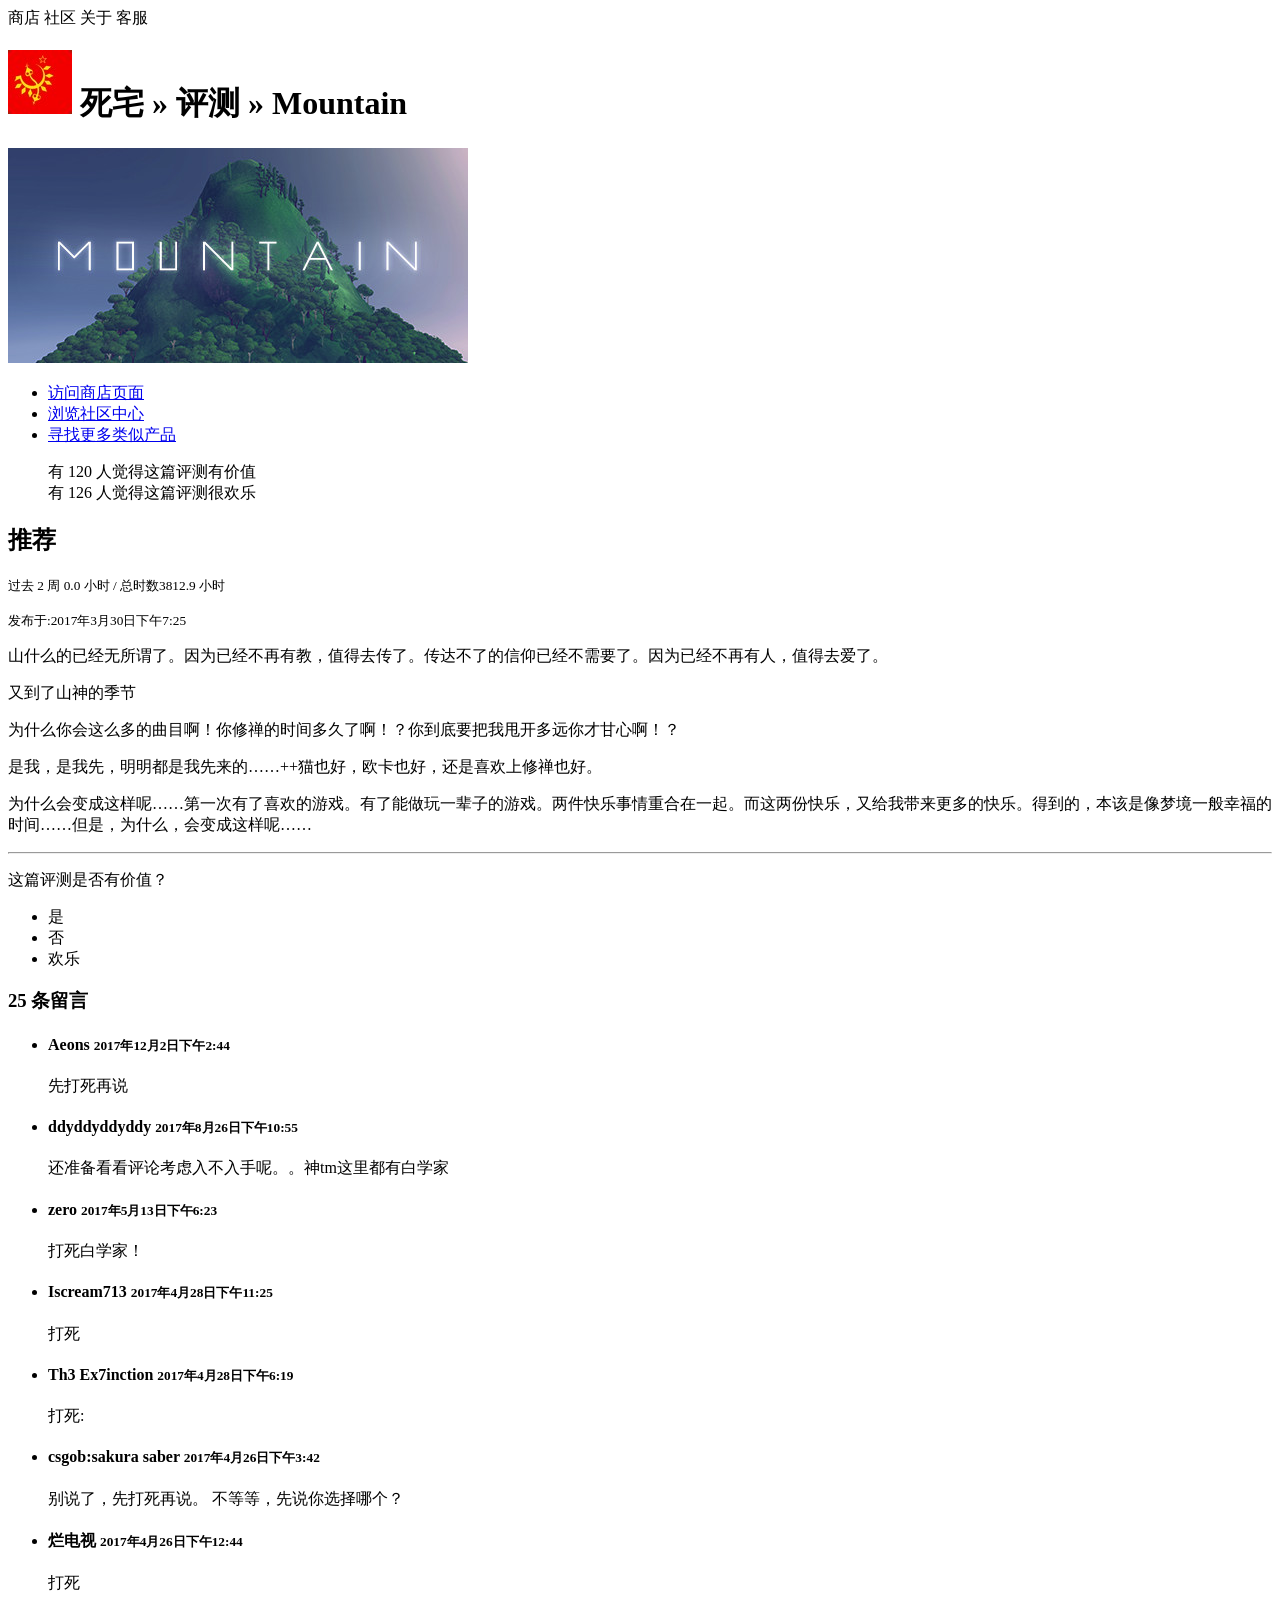
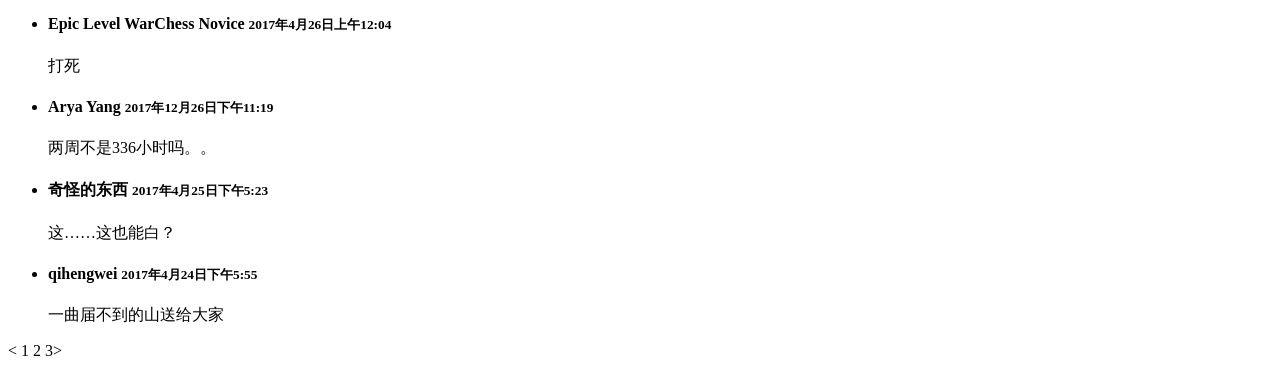
==== index.html @ 35ffd5e4 "Add files via upload" ====
<!DOCTYPE html>
<html lang="en">
<head>
    <meta charset="UTF-8">
    <title>Steam 社区 :: No.3017 ∈ USSR :: 评测 Mountain</title>
</head>
<body>
<header>
  <nav>商店 社区 关于 客服</nav>
</header>
<h1><img src="images/user_icon.jpg"> 死宅 » 评测 » Mountain</h1>
<aside>
  <img src="images/header.jpg">
  <ul>
    <li><a href="https://store.steampowered.com/app/313340?snr=2_100300_300__100301">访问商店页面</a></li>
    <li><a href="https://steamcommunity.com/app/313340">浏览社区中心</a></li>
    <li><a href="https://store.steampowered.com/recommended/morelike/app/313340?snr=2_100300_300__100301">寻找更多类似产品</a></li>
  </ul>
</aside>
<section>
  <blockquote>
    有 120 人觉得这篇评测有价值
    <br>
    有 126 人觉得这篇评测很欢乐
  </blockquote>
  <h2>推荐</h2>
  <p>
    <small>过去 2 周 0.0 小时 / 总时数3812.9 小时</small>
  </p>
  <p>
    <small>发布于:2017年3月30日下午7:25</small>
  </p>
  <p>
    山什么的已经无所谓了。因为已经不再有教，值得去传了。传达不了的信仰已经不需要了。因为已经不再有人，值得去爱了。
  </p>
  <p>
    又到了山神的季节
  </p>
  <p>
    为什么你会这么多的曲目啊！你修禅的时间多久了啊！？你到底要把我甩开多远你才甘心啊！？
  </p>
  <p>
    是我，是我先，明明都是我先来的……++猫也好，欧卡也好，还是喜欢上修禅也好。
  </p>
  <p>
    为什么会变成这样呢……第一次有了喜欢的游戏。有了能做玩一辈子的游戏。两件快乐事情重合在一起。而这两份快乐，又给我带来更多的快乐。得到的，本该是像梦境一般幸福的时间……但是，为什么，会变成这样呢……
  </p>
</section>
<hr/>
<section>
  <p>这篇评测是否有价值？
  <ul>
    <li>是</li>
    <li>否</li>
    <li>欢乐</li>
  </ul>
  </p>
  <h3>25 条留言</h3>
  <ul>
    <li>
      <h4>Aeons <small>2017年12月2日下午2:44</small></h4>
      先打死再说
    </li>
    <li>
      <h4>ddyddyddyddy <small>2017年8月26日下午10:55</small></h4>
      还准备看看评论考虑入不入手呢。。神tm这里都有白学家
    </li>
    <li>
      <h4>zero <small>2017年5月13日下午6:23</small></h4>
      打死白学家！
    </li>
    <li>
      <h4>
        Iscream713 <small>2017年4月28日下午11:25</small></h4>
      打死
    </li>
    <li>
      <h4>
        Th3 Ex7inction <small>2017年4月28日下午6:19</small></h4>
      打死:
    </li>
    <li>
      <h4>csgob:sakura saber <small>2017年4月26日下午3:42</small></h4>
      别说了，先打死再说。
      不等等，先说你选择哪个？
    </li>
    <li>
      <h4>
        烂电视 <small>2017年4月26日下午12:44</small></h4>
    打死
    </li>
    <li>
      <h4>
        Epic Level WarChess Novice <small>2017年4月26日上午12:04</small></h4>
      打死
    </li>
    <li>
      <h4>Arya Yang <small>2017年12月26日下午11:19</small></h4>
      两周不是336小时吗。。
    </li>
    <li>
      <h4>奇怪的东西 <small>2017年4月25日下午5:23</small></h4>

      这……这也能白？
    </li>
    <li>
      <h4>
        qihengwei  <small>2017年4月24日下午5:55</small></h4>
      一曲届不到的山送给大家
    </li>
  </ul>
  < 1 2 3>
</section>
</body>
</html>
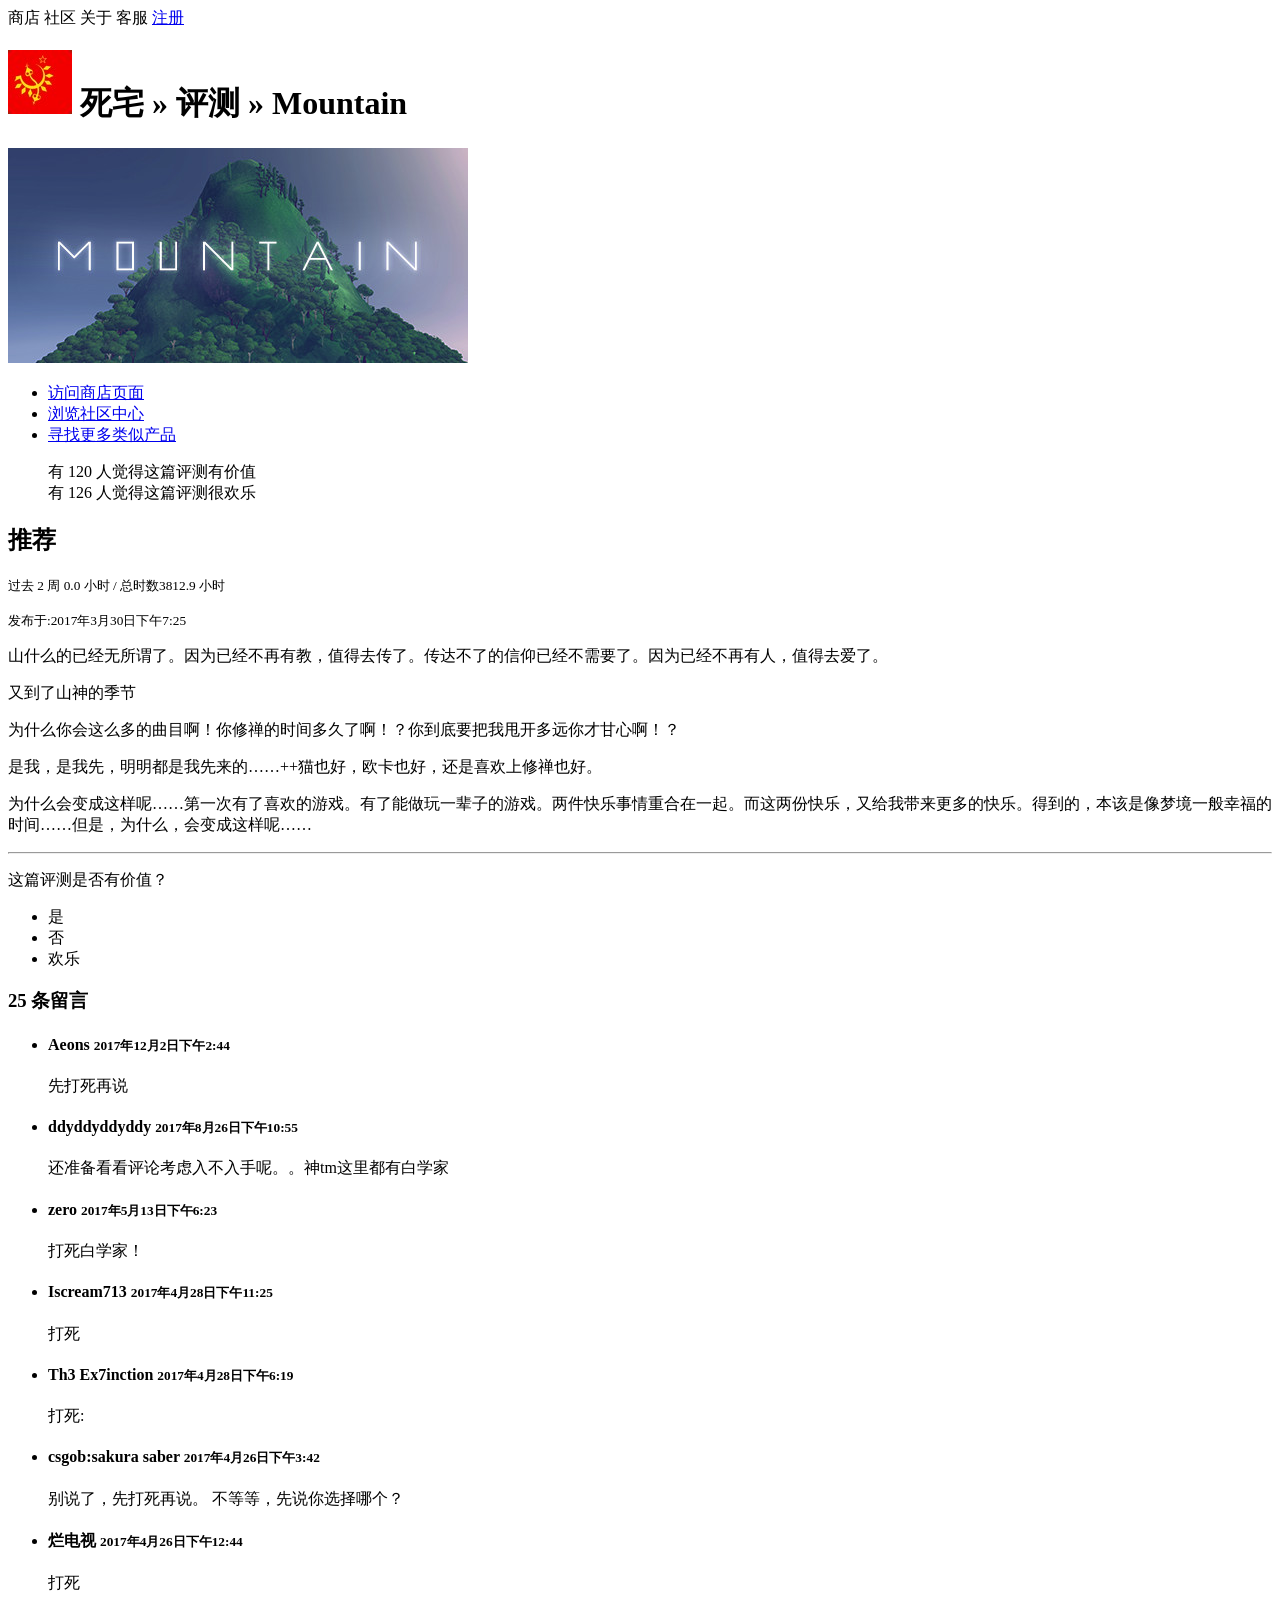
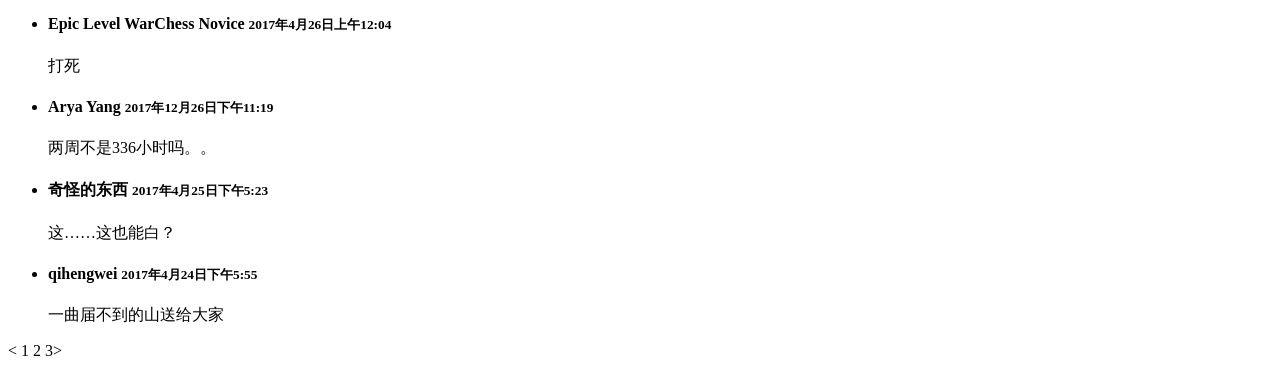
==== commit 4a50ccdd: "Add files via upload" ====
--- a/index.html
+++ b/index.html
@@ -6,11 +6,11 @@
 </head>
 <body>
 <header>
-  <nav>商店 社区 关于 客服</nav>
+  <nav>商店 社区 关于 客服 <a href="register.html">注册</a></nav>
 </header>
-<h1><img src="images/user_icon.jpg"> 死宅 » 评测 » Mountain</h1>
+<h1><img src="images/user_icon.jpg"；> 死宅 » 评测 » Mountain</h1>
 <aside>
-  <img src="images/header.jpg">
+  <img src="images/header.jpg";>
   <ul>
     <li><a href="https://store.steampowered.com/app/313340?snr=2_100300_300__100301">访问商店页面</a></li>
     <li><a href="https://steamcommunity.com/app/313340">浏览社区中心</a></li>
@@ -54,7 +54,7 @@
     <li>否</li>
     <li>欢乐</li>
   </ul>
-  </p>
+
   <h3>25 条留言</h3>
   <ul>
     <li>
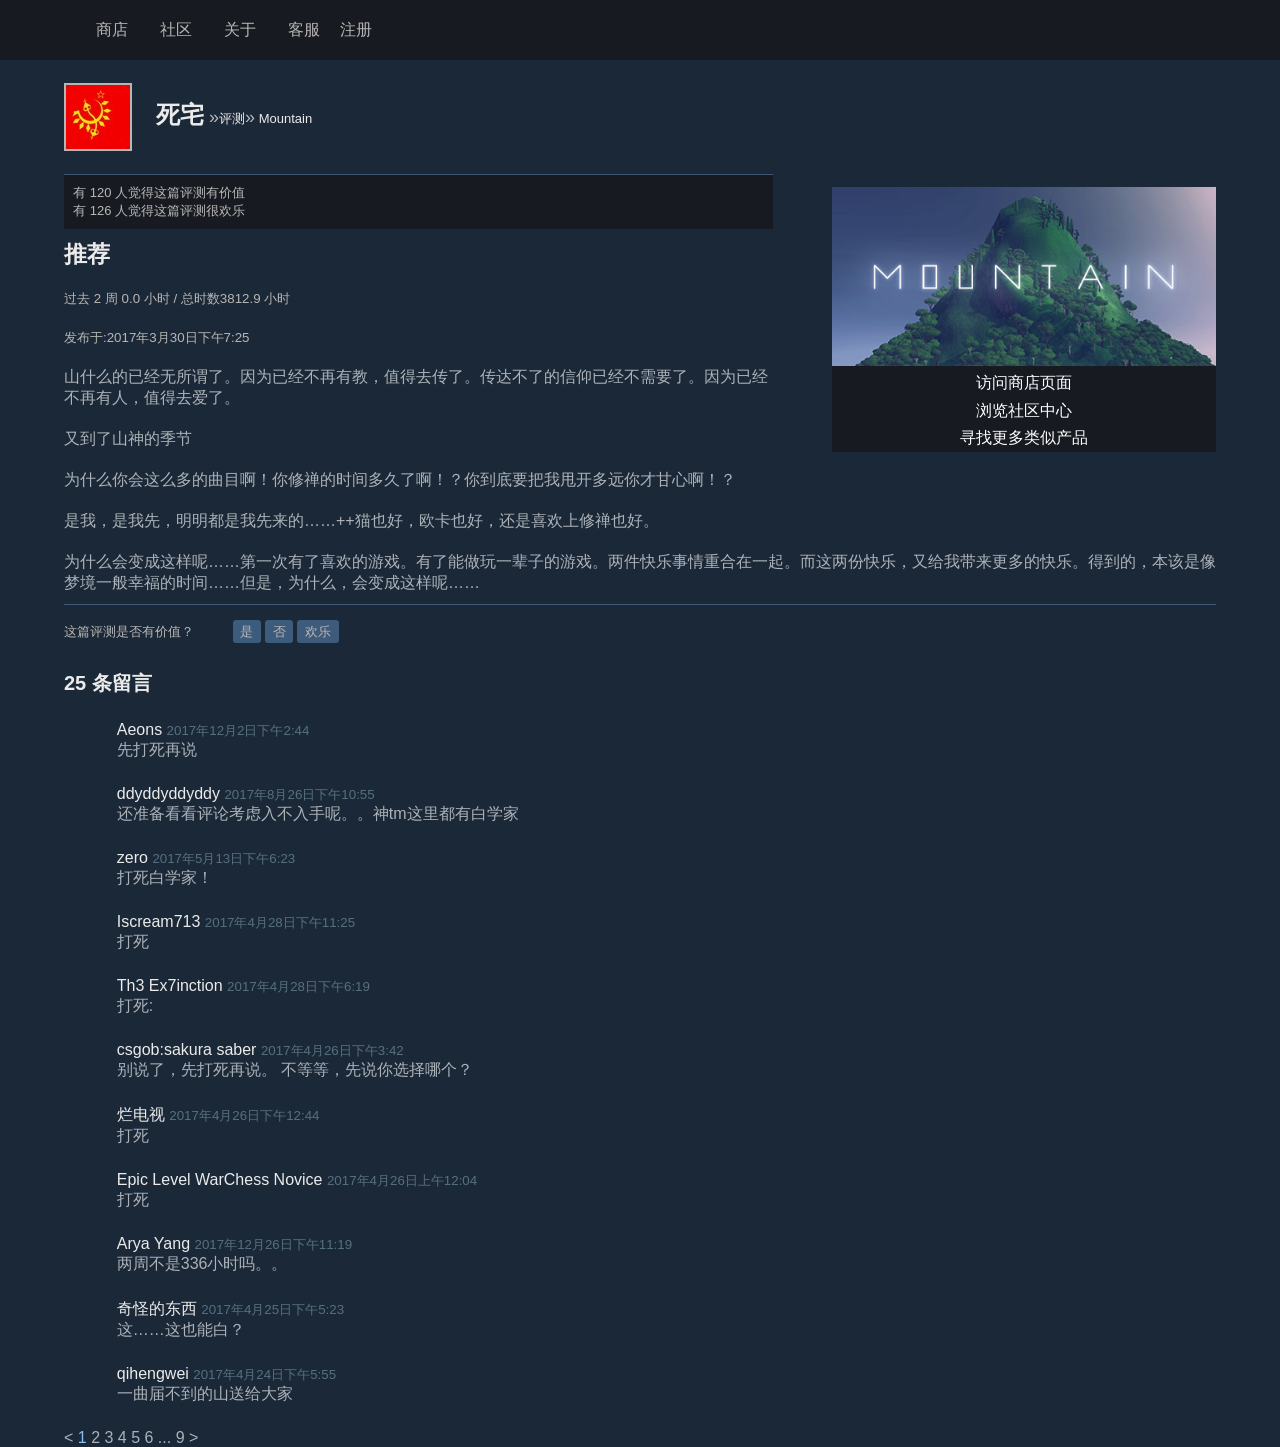
==== commit 1797fbc1: "Add files via upload" ====
--- a/index.html
+++ b/index.html
@@ -2,13 +2,15 @@
 <html lang="en">
 <head>
     <meta charset="UTF-8">
+  <link rel="stylesheet" type="text/css" href="css/reset.css">
+  <link rel="stylesheet" type="text/css" href="css/index.css">
     <title>Steam 社区 :: No.3017 ∈ USSR :: 评测 Mountain</title>
 </head>
 <body>
 <header>
-  <nav>商店 社区 关于 客服 <a href="register.html">注册</a></nav>
+  <nav><ul><li>商店</li><li>社区</li><li> 关于</li><li> 客服</li> <a href="register.html">注册</a></ul></nav>
 </header>
-<h1><img src="images/user_icon.jpg"；> 死宅 » 评测 » Mountain</h1>
+<h1><div class="title"><img src="images/user_icon.jpg"；> <div>死宅<span class="symbol"> »</span><span class="subtitle">评测</span><span class="symbol">»</span><span class="subtitle"> Mountain</span></div></h1>
 <aside>
   <img src="images/header.jpg";>
   <ul>
@@ -24,7 +26,7 @@
     有 126 人觉得这篇评测很欢乐
   </blockquote>
   <h2>推荐</h2>
-  <p>
+  <p class="submit-time">
     <small>过去 2 周 0.0 小时 / 总时数3812.9 小时</small>
   </p>
   <p>
@@ -48,15 +50,16 @@
 </section>
 <hr/>
 <section>
-  <p>这篇评测是否有价值？
-  <ul>
-    <li>是</li>
-    <li>否</li>
-    <li>欢乐</li>
-  </ul>
-
+  <div class="value">
+    这篇评测是否有价值？
+    <ul>
+      <li>是</li>
+      <li>否</li>
+      <li>欢乐</li>
+    </ul>
+  </div>
   <h3>25 条留言</h3>
-  <ul>
+  <ul class="comment">
     <li>
       <h4>Aeons <small>2017年12月2日下午2:44</small></h4>
       先打死再说
@@ -109,7 +112,7 @@
       一曲届不到的山送给大家
     </li>
   </ul>
-  < 1 2 3>
+  < <span class="active">1</span> 2 3 4 5 6 ... 9 >
 </section>
 </body>
 </html>
--- a/css/index.css
+++ b/css/index.css
@@ -0,0 +1,179 @@
+body {
+  font-family: Arial, Helvetica, sans-serif;
+  margin: 0;
+  background-color: #1b2838;
+  color: #acb2b8
+}
+
+header {
+  color: #b8b6b4;
+  height: 10%;
+  background-color: #171a21;
+  display: flex;
+  text-align: center;
+}
+
+nav {
+  margin: auto 5em;
+  line-height: 60px;
+}
+
+li {
+  display: inline-block;
+}
+
+nav li {
+  padding: 0 1em;
+}
+
+a {
+  color: #b8b6b4;
+  text-decoration:none;
+}
+
+a:hover{
+  color: #87bff2;
+}
+
+nav li a {
+  color: #b8b6b4;
+}
+
+aside {
+  float:right;
+  margin: 1% 5%;
+  width: 30%;
+  background-color: #171a21;
+}
+
+aside a {
+  color: white;
+}
+
+aside img, aside ul {
+  padding: 0;
+  width: 100%;
+}
+
+aside li {
+  display: block;
+  text-align: center;
+  padding: 0.2em 0;
+
+}
+
+.title, h2 {
+  color: #ebebeb;
+  font-size: 30px;
+  font-size: 23px;
+  line-height: 50px;
+}
+
+.title {
+  margin: 1em 5%;
+  display: inline;
+  display: flex;
+  text-align: center;
+}
+
+.title img {
+  border: #b8b6b4 solid 2px;
+}
+
+.title div {
+  display: inline;
+  padding-left: 1em;
+  margin: auto 0;
+  font-size: x-large;
+  font-weight: bold;
+}
+
+.title span {
+  font-weight: normal;
+  font-size: small;
+}
+
+.title .symbol {
+  color: #b8b6b4;
+  font-size: large;
+}
+
+section {
+  margin: 0 5%;
+}
+
+section blockquote {
+  margin: 0;
+  width: 60%;
+  font-size: small;
+  background-color: #171a21;
+  padding: 0.7em;
+  color: #b8b6b4;
+  border-top: 1px solid rgba(85, 125, 171, 0.6)
+}
+
+p small {
+  margin: 0;
+  padding: 0;
+  color: #b8b6b4;
+}
+
+hr {
+  width: 90%;
+  margin: 0 5%;
+  border-width:0;
+  height: 1px;
+  color:rgba(85, 125, 171, 0.6);
+  background-color:rgba(85, 125, 171, 0.6);
+}
+
+.value ul {
+  display: inline-block;
+  margin-left: 35px;
+}
+
+.value {
+  color: #b8b6b4;
+  font-size: small;
+  padding-top: 15px;
+
+}
+/*h1{*/
+ /*position: relative;*/
+  /*top: -40px;*/
+  /*left: 170px;*/
+/*}*/
+.value li {
+  padding: 0.2em 0.6em;
+  background-color: rgba(85, 125, 171, 0.6);
+  border-radius: 3px;
+}
+
+h3 {
+  color: #ebebeb;
+  padding-top: 27px;
+  font-size: 20px;
+}
+
+h4 {
+  font-weight: normal;
+  color: #ebebeb;
+  margin: 0;
+}
+
+h4 small {
+  color: #56707f;
+}
+
+.comment li {
+  display: block;
+  margin: 1.5em 3.3em;
+
+}
+p{
+  padding-top: 10px;
+  padding-bottom: 10px;
+}
+.active {
+  color:#87bff2;
+}
